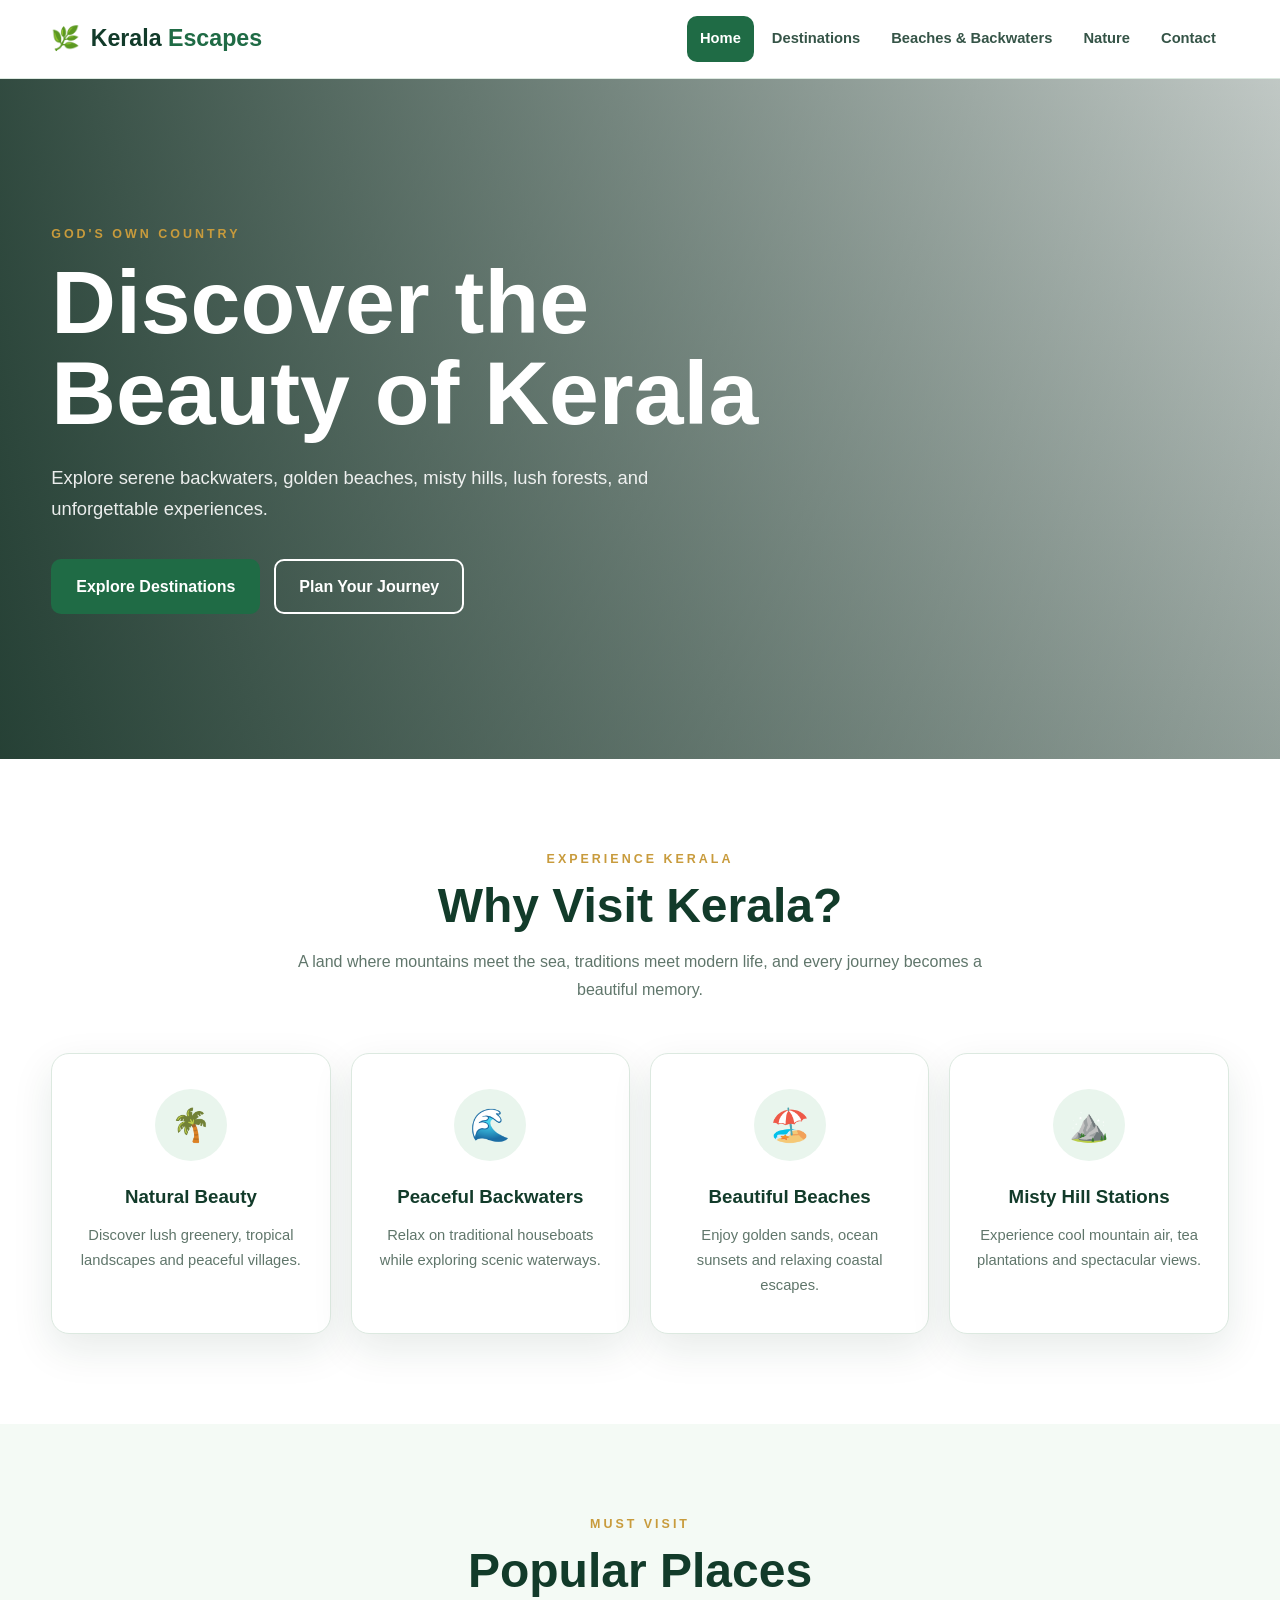
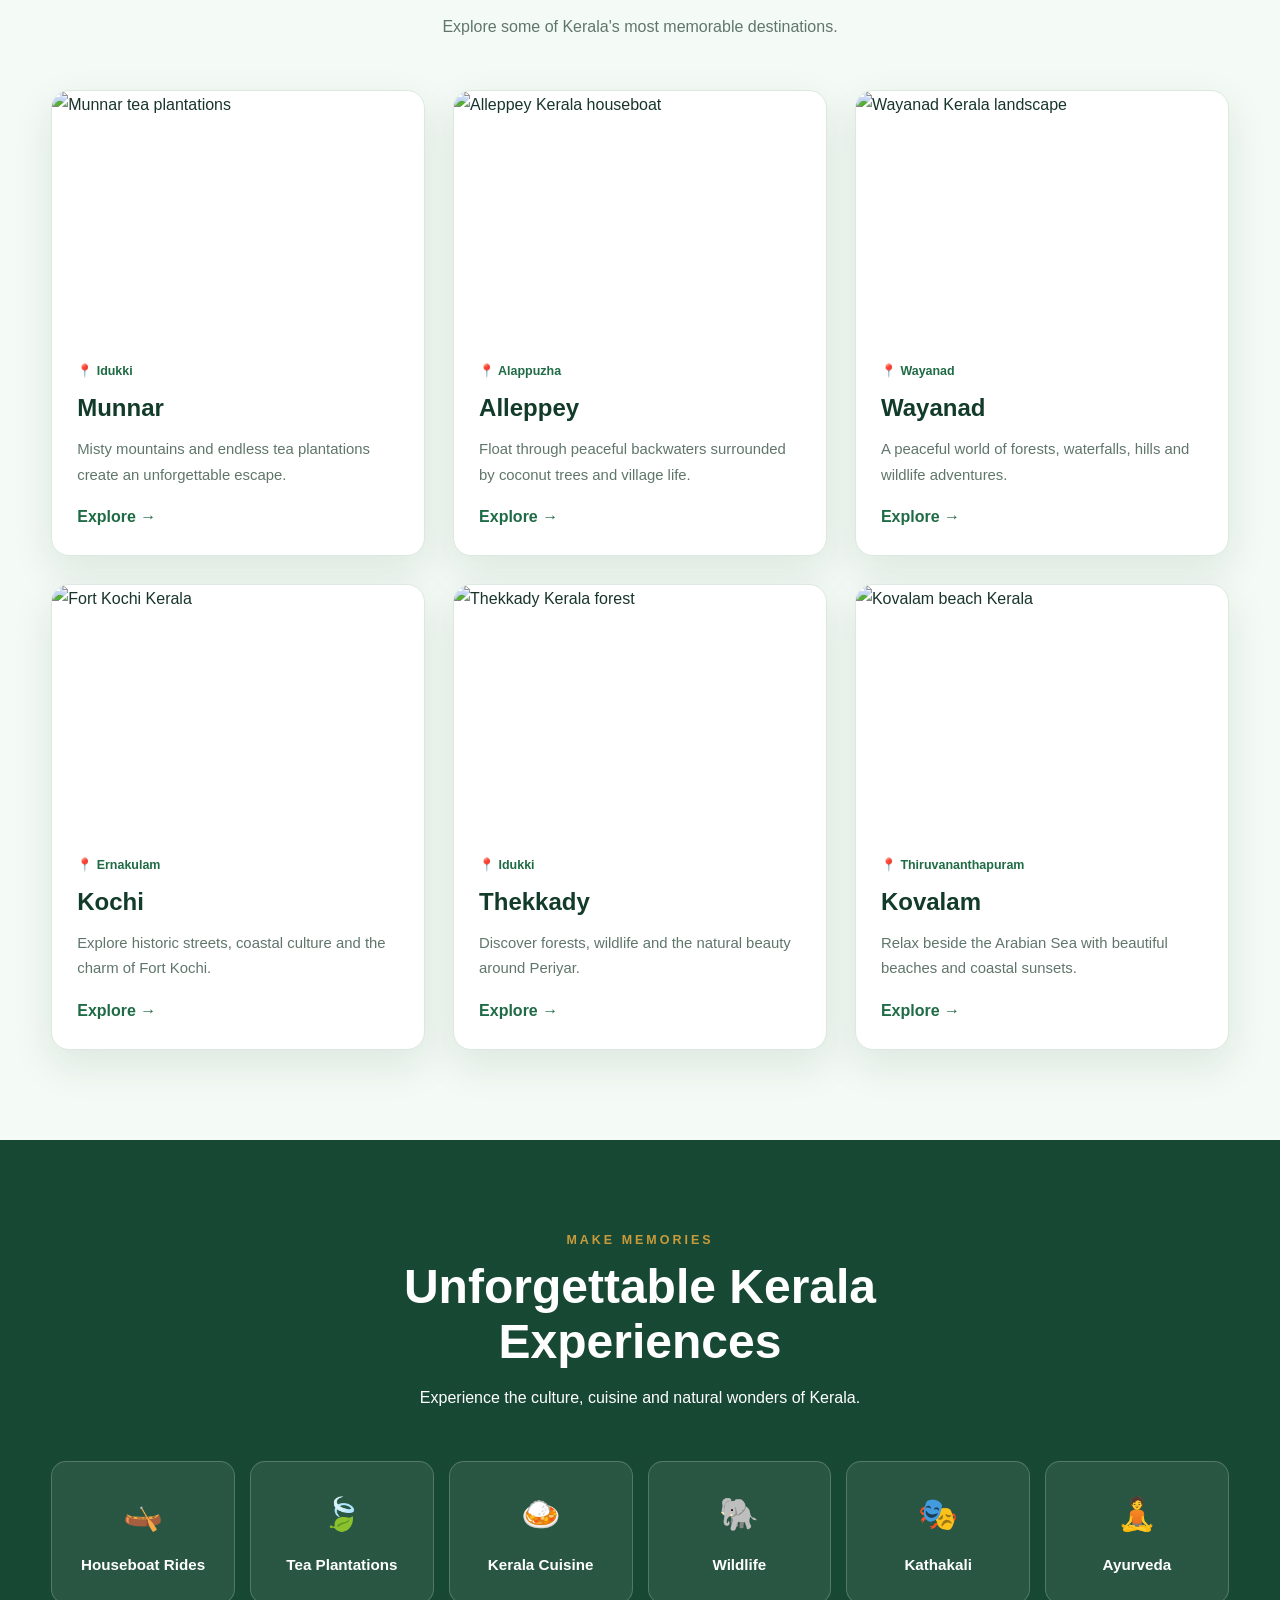
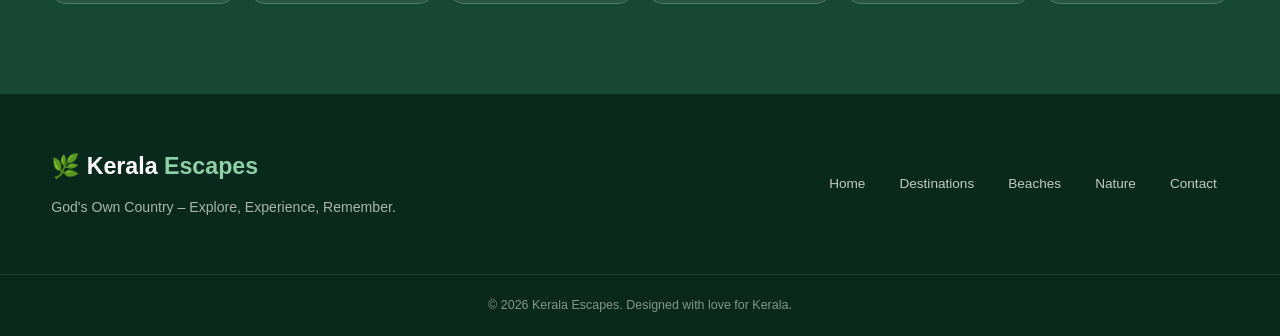
==== index.html @ 49242ec1 "pavani" ====
<!DOCTYPE html>
<html lang="en">
<head>
    <meta charset="UTF-8">
    <meta name="viewport" content="width=device-width, initial-scale=1.0">
    <meta name="description" content="Kerala Escapes - Discover the beautiful destinations, beaches, backwaters, hills and wildlife of Kerala.">
    <title>Kerala Escapes | Home</title>
    <link rel="stylesheet" href="kerala.css">
</head>
<body>

<header class="site-header">
    <nav class="navbar container">
        <a href="index.html" class="logo">
            <span class="logo-icon">🌿</span>
            Kerala <span>Escapes</span>
        </a>

        <ul class="nav-links">
            <li><a href="index.html" class="active">Home</a></li>
            <li><a href="destinations.html">Destinations</a></li>
            <li><a href="beaches.html">Beaches & Backwaters</a></li>
            <li><a href="nature.html">Nature</a></li>
            <li><a href="contact.html">Contact</a></li>
        </ul>
    </nav>
</header>

<main>

    <section class="hero home-hero">
        <div class="hero-overlay"></div>
        <div class="hero-content container">
            <p class="eyebrow">GOD'S OWN COUNTRY</p>
            <h1>Discover the Beauty of Kerala</h1>
            <p>
                Explore serene backwaters, golden beaches, misty hills,
                lush forests, and unforgettable experiences.
            </p>

            <div class="hero-buttons">
                <a href="destinations.html" class="btn btn-primary">Explore Destinations</a>
                <a href="contact.html" class="btn btn-outline">Plan Your Journey</a>
            </div>
        </div>
    </section>

    <section class="section">
        <div class="container">
            <div class="section-heading">
                <p class="eyebrow">EXPERIENCE KERALA</p>
                <h2>Why Visit Kerala?</h2>
                <p>
                    A land where mountains meet the sea, traditions meet modern life,
                    and every journey becomes a beautiful memory.
                </p>
            </div>

            <div class="feature-grid">
                <article class="feature-card">
                    <div class="feature-icon">🌴</div>
                    <h3>Natural Beauty</h3>
                    <p>Discover lush greenery, tropical landscapes and peaceful villages.</p>
                </article>

                <article class="feature-card">
                    <div class="feature-icon">🌊</div>
                    <h3>Peaceful Backwaters</h3>
                    <p>Relax on traditional houseboats while exploring scenic waterways.</p>
                </article>

                <article class="feature-card">
                    <div class="feature-icon">🏖️</div>
                    <h3>Beautiful Beaches</h3>
                    <p>Enjoy golden sands, ocean sunsets and relaxing coastal escapes.</p>
                </article>

                <article class="feature-card">
                    <div class="feature-icon">⛰️</div>
                    <h3>Misty Hill Stations</h3>
                    <p>Experience cool mountain air, tea plantations and spectacular views.</p>
                </article>
            </div>
        </div>
    </section>

    <section class="section section-soft">
        <div class="container">
            <div class="section-heading">
                <p class="eyebrow">MUST VISIT</p>
                <h2>Popular Places</h2>
                <p>Explore some of Kerala's most memorable destinations.</p>
            </div>

            <div class="card-grid">

                <article class="place-card">
                    <div class="card-image">
                        <img src="https://images.unsplash.com/photo-1593693397690-362cb9666fc2?auto=format&fit=crop&w=900&q=80" alt="Munnar tea plantations">
                    </div>
                    <div class="card-body">
                        <span class="location">📍 Idukki</span>
                        <h3>Munnar</h3>
                        <p>Misty mountains and endless tea plantations create an unforgettable escape.</p>
                        <a href="destinations.html" class="text-link">Explore →</a>
                    </div>
                </article>

                <article class="place-card">
                    <div class="card-image">
                        <img src="https://images.unsplash.com/photo-1602308181571-3c5e8c4c5f9f?auto=format&fit=crop&w=900&q=80" alt="Alleppey Kerala houseboat">
                    </div>
                    <div class="card-body">
                        <span class="location">📍 Alappuzha</span>
                        <h3>Alleppey</h3>
                        <p>Float through peaceful backwaters surrounded by coconut trees and village life.</p>
                        <a href="beaches.html" class="text-link">Explore →</a>
                    </div>
                </article>

                <article class="place-card">
                    <div class="card-image">
                        <img src="https://images.unsplash.com/photo-1609766857041-ed402ea8069a?auto=format&fit=crop&w=900&q=80" alt="Wayanad Kerala landscape">
                    </div>
                    <div class="card-body">
                        <span class="location">📍 Wayanad</span>
                        <h3>Wayanad</h3>
                        <p>A peaceful world of forests, waterfalls, hills and wildlife adventures.</p>
                        <a href="nature.html" class="text-link">Explore →</a>
                    </div>
                </article>

                <article class="place-card">
                    <div class="card-image">
                        <img src="https://images.unsplash.com/photo-1596176530529-78163a4f7af2?auto=format&fit=crop&w=900&q=80" alt="Fort Kochi Kerala">
                    </div>
                    <div class="card-body">
                        <span class="location">📍 Ernakulam</span>
                        <h3>Kochi</h3>
                        <p>Explore historic streets, coastal culture and the charm of Fort Kochi.</p>
                        <a href="destinations.html" class="text-link">Explore →</a>
                    </div>
                </article>

                <article class="place-card">
                    <div class="card-image">
                        <img src="https://images.unsplash.com/photo-1548013146-72479768bada?auto=format&fit=crop&w=900&q=80" alt="Thekkady Kerala forest">
                    </div>
                    <div class="card-body">
                        <span class="location">📍 Idukki</span>
                        <h3>Thekkady</h3>
                        <p>Discover forests, wildlife and the natural beauty around Periyar.</p>
                        <a href="nature.html" class="text-link">Explore →</a>
                    </div>
                </article>

                <article class="place-card">
                    <div class="card-image">
                        <img src="https://images.unsplash.com/photo-1602216056096-3b40cc0c9944?auto=format&fit=crop&w=900&q=80" alt="Kovalam beach Kerala">
                    </div>
                    <div class="card-body">
                        <span class="location">📍 Thiruvananthapuram</span>
                        <h3>Kovalam</h3>
                        <p>Relax beside the Arabian Sea with beautiful beaches and coastal sunsets.</p>
                        <a href="beaches.html" class="text-link">Explore →</a>
                    </div>
                </article>

            </div>
        </div>
    </section>

    <section class="experience-banner">
        <div class="container">
            <div class="section-heading light">
                <p class="eyebrow">MAKE MEMORIES</p>
                <h2>Unforgettable Kerala Experiences</h2>
                <p>Experience the culture, cuisine and natural wonders of Kerala.</p>
            </div>

            <div class="experience-grid">
                <div class="experience-item">
                    <span>🛶</span>
                    <h3>Houseboat Rides</h3>
                </div>
                <div class="experience-item">
                    <span>🍃</span>
                    <h3>Tea Plantations</h3>
                </div>
                <div class="experience-item">
                    <span>🍛</span>
                    <h3>Kerala Cuisine</h3>
                </div>
                <div class="experience-item">
                    <span>🐘</span>
                    <h3>Wildlife</h3>
                </div>
                <div class="experience-item">
                    <span>🎭</span>
                    <h3>Kathakali</h3>
                </div>
                <div class="experience-item">
                    <span>🧘</span>
                    <h3>Ayurveda</h3>
                </div>
            </div>
        </div>
    </section>

</main>

<footer class="footer">
    <div class="container footer-content">
        <div>
            <a href="index.html" class="logo footer-logo">🌿 Kerala <span>Escapes</span></a>
            <p>God's Own Country – Explore, Experience, Remember.</p>
        </div>

        <div class="footer-links">
            <a href="index.html">Home</a>
            <a href="destinations.html">Destinations</a>
            <a href="beaches.html">Beaches</a>
            <a href="nature.html">Nature</a>
            <a href="contact.html">Contact</a>
        </div>
    </div>

    <div class="copyright">
        <p>© 2026 Kerala Escapes. Designed with love for Kerala.</p>
    </div>
</footer>

</body>
</html>
---- kerala.css ----
/* =========================================================
   KERALA ESCAPES
   Common stylesheet for all five HTML pages
   ========================================================= */

/* ---------- RESET ---------- */

* {
    margin: 0;
    padding: 0;
    box-sizing: border-box;
}

html {
    scroll-behavior: smooth;
}

body {
    font-family: "Segoe UI", Arial, sans-serif;
    color: #18352b;
    background: #ffffff;
    line-height: 1.7;
}

img {
    width: 100%;
    display: block;
}

a {
    text-decoration: none;
    color: inherit;
}

ul {
    list-style: none;
}

button,
input,
select,
textarea {
    font: inherit;
}


/* ---------- VARIABLES ---------- */

:root {
    --green-dark: #123b2a;
    --green: #1f6b45;
    --green-light: #e9f5ed;
    --green-soft: #f4faf5;
    --gold: #c89b3c;
    --white: #ffffff;
    --text: #18352b;
    --text-light: #60766b;
    --border: #dce9e0;
    --shadow: 0 15px 40px rgba(18, 59, 42, 0.10);
    --shadow-hover: 0 22px 50px rgba(18, 59, 42, 0.18);
    --radius: 18px;
}


/* ---------- COMMON ---------- */

.container {
    width: min(1180px, 92%);
    margin: auto;
}

.section {
    padding: 90px 0;
}

.section-soft {
    background: var(--green-soft);
}

.section-heading {
    text-align: center;
    max-width: 720px;
    margin: 0 auto 50px;
}

.section-heading h2 {
    color: var(--green-dark);
    font-size: clamp(2rem, 4vw, 3rem);
    line-height: 1.15;
    margin: 8px 0 15px;
}

.section-heading p:last-child {
    color: var(--text-light);
}

.section-heading.light h2,
.section-heading.light p:last-child {
    color: white;
}

.eyebrow {
    color: var(--gold);
    font-size: 0.78rem;
    font-weight: 800;
    letter-spacing: 3px;
}

.text-link {
    color: var(--green);
    font-weight: 800;
    transition: 0.3s ease;
}

.text-link:hover {
    color: var(--gold);
    padding-left: 5px;
}


/* ---------- NAVBAR ---------- */

.site-header {
    background: rgba(255, 255, 255, 0.97);
    border-bottom: 1px solid var(--border);
    position: sticky;
    top: 0;
    z-index: 1000;
    backdrop-filter: blur(12px);
}

.navbar {
    min-height: 78px;
    display: flex;
    align-items: center;
    justify-content: space-between;
    gap: 30px;
}

.logo {
    color: var(--green-dark);
    font-size: 1.45rem;
    font-weight: 800;
    white-space: nowrap;
}

.logo span {
    color: var(--green);
}

.logo-icon {
    margin-right: 4px;
}

.nav-links {
    display: flex;
    align-items: center;
    gap: 5px;
}

.nav-links a {
    display: block;
    padding: 10px 13px;
    border-radius: 10px;
    color: #355447;
    font-size: 0.92rem;
    font-weight: 600;
    transition: 0.3s ease;
}

.nav-links a:hover,
.nav-links a.active {
    color: white;
    background: var(--green);
}


/* ---------- HERO ---------- */

.hero,
.page-hero {
    position: relative;
    background-size: cover;
    background-position: center;
    color: white;
}

.home-hero {
    min-height: 680px;
    display: flex;
    align-items: center;
    background-image: url("https://images.unsplash.com/photo-1593693397690-362cb9666fc2?auto=format&fit=crop&w=2000&q=85");
}

.hero-overlay {
    position: absolute;
    inset: 0;
    background:
        linear-gradient(90deg, rgba(4, 35, 22, 0.82), rgba(4, 35, 22, 0.25)),
        linear-gradient(0deg, rgba(4, 35, 22, 0.25), transparent);
}

.hero-content {
    position: relative;
    z-index: 2;
    padding-top: 50px;
    padding-bottom: 50px;
}

.hero-content h1 {
    max-width: 780px;
    font-size: clamp(3rem, 7vw, 5.8rem);
    line-height: 1.02;
    margin: 12px 0 22px;
}

.hero-content > p:not(.eyebrow) {
    max-width: 680px;
    font-size: 1.15rem;
    color: rgba(255, 255, 255, 0.9);
}

.hero-buttons {
    display: flex;
    flex-wrap: wrap;
    gap: 14px;
    margin-top: 35px;
}

.btn {
    display: inline-flex;
    justify-content: center;
    align-items: center;
    min-height: 50px;
    padding: 12px 23px;
    border: 2px solid transparent;
    border-radius: 10px;
    font-weight: 800;
    cursor: pointer;
    transition: 0.3s ease;
}

.btn-primary {
    background: var(--green);
    color: white;
}

.btn-primary:hover {
    background: var(--green-dark);
    transform: translateY(-3px);
    box-shadow: 0 10px 25px rgba(31, 107, 69, 0.25);
}

.btn-outline {
    border-color: white;
    color: white;
}

.btn-outline:hover {
    background: white;
    color: var(--green-dark);
    transform: translateY(-3px);
}

.btn-small {
    min-height: 42px;
    padding: 9px 17px;
    background: var(--green);
    color: white;
    margin-top: 15px;
    font-size: 0.88rem;
}


/* ---------- PAGE HERO ---------- */

.page-hero {
    min-height: 430px;
    display: flex;
    align-items: center;
    justify-content: center;
    text-align: center;
}

.destinations-hero {
    background-image: url("https://images.unsplash.com/photo-1593693397690-362cb9666fc2?auto=format&fit=crop&w=2000&q=85");
}

.beach-hero {
    background-image: url("https://images.unsplash.com/photo-1507525428034-b723cf961d3e?auto=format&fit=crop&w=2000&q=85");
}

.nature-hero {
    background-image: url("https://images.unsplash.com/photo-1464822759023-fed622ff2c3b?auto=format&fit=crop&w=2000&q=85");
}

.contact-hero {
    background-image: url("https://images.unsplash.com/photo-1470770841072-f978cf4d019e?auto=format&fit=crop&w=2000&q=85");
}

.page-hero-content {
    position: relative;
    z-index: 2;
    width: min(900px, 90%);
}

.page-hero-content h1 {
    font-size: clamp(2.4rem, 6vw, 4.5rem);
    line-height: 1.1;
    margin: 10px 0 15px;
}

.page-hero-content p:last-child {
    font-size: 1.1rem;
    color: rgba(255, 255, 255, 0.9);
}


/* ---------- FEATURE CARDS ---------- */

.feature-grid {
    display: grid;
    grid-template-columns: repeat(4, 1fr);
    gap: 20px;
}

.feature-card {
    padding: 35px 25px;
    background: white;
    border: 1px solid var(--border);
    border-radius: var(--radius);
    text-align: center;
    box-shadow: var(--shadow);
    transition: 0.35s ease;
}

.feature-card:hover {
    transform: translateY(-8px);
    box-shadow: var(--shadow-hover);
}

.feature-icon {
    width: 72px;
    height: 72px;
    margin: 0 auto 20px;
    display: grid;
    place-items: center;
    border-radius: 50%;
    background: var(--green-light);
    font-size: 2rem;
}

.feature-card h3 {
    margin-bottom: 10px;
    color: var(--green-dark);
}

.feature-card p {
    color: var(--text-light);
    font-size: 0.92rem;
}


/* ---------- PLACE CARDS ---------- */

.card-grid {
    display: grid;
    grid-template-columns: repeat(3, 1fr);
    gap: 28px;
}

.place-card {
    overflow: hidden;
    background: white;
    border-radius: var(--radius);
    box-shadow: var(--shadow);
    border: 1px solid var(--border);
    transition: 0.35s ease;
}

.place-card:hover {
    transform: translateY(-8px);
    box-shadow: var(--shadow-hover);
}

.card-image {
    height: 240px;
    overflow: hidden;
}

.card-image img {
    height: 100%;
    object-fit: cover;
    transition: 0.5s ease;
}

.place-card:hover .card-image img {
    transform: scale(1.07);
}

.card-body {
    padding: 25px;
}

.card-body h3 {
    color: var(--green-dark);
    font-size: 1.5rem;
    margin: 5px 0 8px;
}

.card-body p {
    color: var(--text-light);
    font-size: 0.93rem;
    margin-bottom: 15px;
}

.location {
    color: var(--green);
    font-size: 0.78rem;
    font-weight: 700;
}


/* ---------- EXPERIENCE ---------- */

.experience-banner {
    padding: 90px 0;
    background:
        linear-gradient(rgba(9, 61, 39, 0.94), rgba(9, 61, 39, 0.94)),
        url("https://images.unsplash.com/photo-1470770841072-f978cf4d019e?auto=format&fit=crop&w=1800&q=80")
        center / cover;
}

.experience-grid {
    display: grid;
    grid-template-columns: repeat(6, 1fr);
    gap: 15px;
}

.experience-item {
    padding: 25px 12px;
    text-align: center;
    border: 1px solid rgba(255, 255, 255, 0.2);
    border-radius: 15px;
    color: white;
    background: rgba(255, 255, 255, 0.08);
    transition: 0.3s ease;
}

.experience-item:hover {
    transform: translateY(-5px);
    background: rgba(255, 255, 255, 0.15);
}

.experience-item span {
    display: block;
    font-size: 2rem;
    margin-bottom: 10px;
}

.experience-item h3 {
    font-size: 0.95rem;
}


/* ---------- DESTINATION CARDS ---------- */

.destination-grid {
    display: grid;
    grid-template-columns: repeat(2, 1fr);
    gap: 30px;
}

.destination-card {
    display: grid;
    grid-template-columns: 45% 55%;
    overflow: hidden;
    background: white;
    border: 1px solid var(--border);
    border-radius: var(--radius);
    box-shadow: var(--shadow);
    transition: 0.35s ease;
}

.destination-card:hover {
    transform: translateY(-6px);
    box-shadow: var(--shadow-hover);
}

.destination-card > img {
    height: 100%;
    min-height: 340px;
    object-fit: cover;
}

.destination-content {
    padding: 28px;
}

.destination-content h3 {
    color: var(--green-dark);
    font-size: 1.65rem;
    margin: 8px 0;
}

.destination-content > p {
    color: var(--text-light);
    font-size: 0.9rem;
}

.tag {
    display: inline-block;
    padding: 5px 10px;
    background: var(--green-light);
    color: var(--green);
    border-radius: 30px;
    font-size: 0.72rem;
    font-weight: 800;
}

.destination-content ul {
    margin-top: 18px;
}

.destination-content li {
    padding: 4px 0;
    color: #476357;
    font-size: 0.88rem;
}


/* ---------- TRAVEL TIP ---------- */

.tip-section {
    padding: 0 0 90px;
}

.tip-box {
    display: flex;
    align-items: center;
    gap: 25px;
    padding: 35px;
    background: var(--green-light);
    border: 1px solid #cde5d5;
    border-radius: var(--radius);
}

.tip-icon {
    min-width: 70px;
    height: 70px;
    display: grid;
    place-items: center;
    background: white;
    border-radius: 50%;
    font-size: 2rem;
}

.tip-box h2 {
    color: var(--green-dark);
    margin: 5px 0;
}

.tip-box p:last-child {
    color: var(--text-light);
}


/* ---------- BACKWATERS ---------- */

.backwater-grid {
    display: grid;
    grid-template-columns: repeat(3, 1fr);
    gap: 25px;
}

.backwater-card {
    overflow: hidden;
    background: white;
    border-radius: var(--radius);
    box-shadow: var(--shadow);
    border: 1px solid var(--border);
    transition: 0.3s ease;
}

.backwater-card:hover {
    transform: translateY(-6px);
}

.backwater-card > img {
    height: 250px;
    object-fit: cover;
}

.backwater-card > div {
    padding: 25px;
}

.backwater-card h3 {
    color: var(--green-dark);
    margin-bottom: 8px;
}

.backwater-card p {
    color: var(--text-light);
    font-size: 0.9rem;
}

.mini-tags {
    display: flex;
    flex-wrap: wrap;
    gap: 7px;
    margin-top: 15px;
}

.mini-tags span {
    padding: 5px 9px;
    border-radius: 20px;
    background: var(--green-light);
    color: var(--green);
    font-size: 0.72rem;
    font-weight: 700;
}


/* ---------- COMPARISON ---------- */

.compare-section {
    padding: 90px 0;
    background: var(--green-dark);
}

.compare-grid {
    display: grid;
    grid-template-columns: repeat(2, 1fr);
    gap: 25px;
}

.compare-card {
    padding: 50px;
    border-radius: var(--radius);
    background: white;
    text-align: center;
}

.compare-icon {
    font-size: 3rem;
}

.compare-card h2 {
    color: var(--green-dark);
    margin: 12px 0;
    font-size: 2rem;
}

.compare-card p {
    color: var(--text-light);
    margin-bottom: 25px;
}


/* ---------- NATURE ---------- */

.nature-grid {
    display: grid;
    grid-template-columns: repeat(2, 1fr);
    gap: 28px;
}

.nature-card {
    overflow: hidden;
    background: white;
    border-radius: var(--radius);
    border: 1px solid var(--border);
    box-shadow: var(--shadow);
    transition: 0.35s ease;
}

.nature-card:hover {
    transform: translateY(-7px);
    box-shadow: var(--shadow-hover);
}

.nature-card > img {
    height: 310px;
    object-fit: cover;
}

.nature-card-content {
    padding: 28px;
}

.nature-card-content h3 {
    color: var(--green-dark);
    font-size: 1.6rem;
    margin: 8px 0;
}

.nature-card-content p {
    color: var(--text-light);
    margin-bottom: 12px;
}

.waterfall-grid {
    display: grid;
    grid-template-columns: repeat(3, 1fr);
    gap: 25px;
}

.waterfall-card {
    overflow: hidden;
    border-radius: var(--radius);
    background: white;
    box-shadow: var(--shadow);
    border: 1px solid var(--border);
}

.waterfall-card img {
    height: 250px;
    object-fit: cover;
}

.waterfall-card div {
    padding: 22px;
}

.waterfall-card h3 {
    color: var(--green-dark);
}

.waterfall-card p {
    color: var(--text-light);
    font-size: 0.9rem;
}


/* ---------- WILDLIFE ---------- */

.wildlife-section {
    padding: 90px 0;
    background:
        linear-gradient(rgba(8, 48, 31, 0.95), rgba(8, 48, 31, 0.95)),
        url("https://images.unsplash.com/photo-1549366021-9f761d450615?auto=format&fit=crop&w=1800&q=80")
        center / cover;
}

.wildlife-grid {
    display: grid;
    grid-template-columns: repeat(3, 1fr);
    gap: 22px;
}

.wildlife-card {
    padding: 35px 25px;
    text-align: center;
    color: white;
    border: 1px solid rgba(255, 255, 255, 0.2);
    background: rgba(255, 255, 255, 0.08);
    border-radius: var(--radius);
    transition: 0.3s ease;
}

.wildlife-card:hover {
    transform: translateY(-6px);
    background: rgba(255, 255, 255, 0.14);
}

.wildlife-card span {
    display: block;
    font-size: 3rem;
    margin-bottom: 15px;
}

.wildlife-card h3 {
    margin-bottom: 10px;
}

.wildlife-card p {
    color: rgba(255, 255, 255, 0.78);
    font-size: 0.9rem;
}

.light-grid .experience-box {
    background: var(--green-soft);
    color: var(--green-dark);
    border: 1px solid var(--border);
}

.experience-box {
    padding: 28px 15px;
    text-align: center;
    border-radius: 15px;
    transition: 0.3s ease;
}

.experience-box:hover {
    transform: translateY(-5px);
    box-shadow: var(--shadow);
}

.experience-box span {
    display: block;
    font-size: 2rem;
    margin-bottom: 8px;
}


/* ---------- CONTACT ---------- */

.contact-layout {
    display: grid;
    grid-template-columns: 0.8fr 1.2fr;
    gap: 60px;
    align-items: start;
}

.contact-info {
    padding-top: 15px;
}

.contact-info h2 {
    color: var(--green-dark);
    font-size: 2.8rem;
    line-height: 1.15;
    margin: 8px 0 18px;
}

.contact-info > p {
    color: var(--text-light);
    margin-bottom: 35px;
}

.info-item {
    display: flex;
    gap: 15px;
    align-items: center;
    padding: 15px 0;
}

.info-item > span {
    width: 50px;
    height: 50px;
    display: grid;
    place-items: center;
    background: var(--green-light);
    border-radius: 50%;
    font-size: 1.4rem;
}

.info-item h3 {
    color: var(--green-dark);
    font-size: 0.95rem;
}

.info-item p {
    color: var(--text-light);
    font-size: 0.9rem;
}

.social-section {
    margin-top: 25px;
}

.social-section h3 {
    color: var(--green-dark);
    margin-bottom: 12px;
}

.social-links {
    display: flex;
    flex-wrap: wrap;
    gap: 8px;
}

.social-links a {
    padding: 8px 13px;
    border: 1px solid var(--border);
    border-radius: 20px;
    color: var(--green);
    font-size: 0.82rem;
    font-weight: 700;
    transition: 0.3s ease;
}

.social-links a:hover {
    background: var(--green);
    color: white;
}

.contact-form-wrapper {
    padding: 40px;
    background: white;
    border-radius: var(--radius);
    border: 1px solid var(--border);
    box-shadow: var(--shadow);
}

.form-heading {
    margin-bottom: 30px;
}

.form-heading h2 {
    color: var(--green-dark);
    font-size: 2rem;
}

.form-heading p {
    color: var(--text-light);
}

.form-row {
    display: grid;
    grid-template-columns: repeat(2, 1fr);
    gap: 18px;
}

.form-group {
    margin-bottom: 20px;
}

.form-group label {
    display: block;
    margin-bottom: 7px;
    color: var(--green-dark);
    font-size: 0.88rem;
    font-weight: 700;
}

.form-group input,
.form-group select,
.form-group textarea {
    width: 100%;
    padding: 13px 15px;
    border: 1px solid var(--border);
    border-radius: 10px;
    background: #fbfdfb;
    color: var(--text);
    outline: none;
    transition: 0.3s ease;
}

.form-group input:focus,
.form-group select:focus,
.form-group textarea:focus {
    border-color: var(--green);
    box-shadow: 0 0 0 3px rgba(31, 107, 69, 0.1);
}

.form-group textarea {
    resize: vertical;
}

.form-button {
    width: 100%;
    border: none;
}


/* ---------- TRAVEL TIPS ---------- */

.travel-tips {
    padding: 90px 0;
    background: var(--green-soft);
}

.tips-grid {
    display: grid;
    grid-template-columns: repeat(4, 1fr);
    gap: 20px;
}

.tip-card {
    padding: 30px 22px;
    background: white;
    border: 1px solid var(--border);
    border-radius: var(--radius);
    text-align: center;
    box-shadow: var(--shadow);
    transition: 0.3s ease;
}

.tip-card:hover {
    transform: translateY(-5px);
}

.tip-card > span {
    display: block;
    font-size: 2rem;
    margin-bottom: 12px;
}

.tip-card h3 {
    color: var(--green-dark);
    margin-bottom: 8px;
}

.tip-card p {
    color: var(--text-light);
    font-size: 0.86rem;
}

.tip-card.emergency {
    border-top: 4px solid #b45b4c;
}


/* ---------- FOOTER ---------- */

.footer {
    color: white;
    background: #09291c;
}

.footer-content {
    min-height: 180px;
    padding: 50px 0;
    display: flex;
    justify-content: space-between;
    align-items: center;
    gap: 30px;
}

.footer-logo {
    color: white;
}

.footer-logo span {
    color: #8ed0a7;
}

.footer-content p {
    max-width: 430px;
    color: rgba(255, 255, 255, 0.65);
    margin-top: 10px;
    font-size: 0.88rem;
}

.footer-links {
    display: flex;
    flex-wrap: wrap;
    justify-content: center;
    gap: 10px;
}

.footer-links a {
    padding: 8px 12px;
    color: rgba(255, 255, 255, 0.75);
    font-size: 0.85rem;
    transition: 0.3s ease;
}

.footer-links a:hover {
    color: white;
}

.copyright {
    padding: 20px;
    text-align: center;
    border-top: 1px solid rgba(255, 255, 255, 0.1);
}

.copyright p {
    color: rgba(255, 255, 255, 0.5);
    font-size: 0.78rem;
}


/* =========================================================
   RESPONSIVE DESIGN
   ========================================================= */

@media (max-width: 1050px) {

    .nav-links {
        gap: 0;
    }

    .nav-links a {
        padding: 8px 9px;
        font-size: 0.82rem;
    }

    .feature-grid {
        grid-template-columns: repeat(2, 1fr);
    }

    .experience-grid {
        grid-template-columns: repeat(3, 1fr);
    }

    .card-grid {
        grid-template-columns: repeat(2, 1fr);
    }

    .tips-grid {
        grid-template-columns: repeat(2, 1fr);
    }
}


@media (max-width: 800px) {

    .site-header {
        position: static;
    }

    .navbar {
        padding: 18px 0;
        flex-direction: column;
        gap: 12px;
    }

    .nav-links {
        width: 100%;
        flex-wrap: wrap;
        justify-content: center;
    }

    .nav-links a {
        font-size: 0.8rem;
    }

    .home-hero {
        min-height: 600px;
    }

    .hero-content h1 {
        font-size: clamp(2.8rem, 10vw, 4.5rem);
    }

    .destination-grid,
    .nature-grid,
    .compare-grid,
    .contact-layout {
        grid-template-columns: 1fr;
    }

    .destination-card {
        grid-template-columns: 1fr;
    }

    .destination-card > img {
        min-height: 260px;
        height: 260px;
    }

    .backwater-grid,
    .waterfall-grid {
        grid-template-columns: repeat(2, 1fr);
    }

    .wildlife-grid {
        grid-template-columns: 1fr;
    }

    .contact-layout {
        gap: 35px;
    }
}


@media (max-width: 600px) {

    .container {
        width: min(92%, 500px);
    }

    .section {
        padding: 65px 0;
    }

    .navbar {
        align-items: center;
    }

    .logo {
        font-size: 1.3rem;
    }

    .nav-links {
        gap: 3px;
    }

    .nav-links a {
        padding: 7px 8px;
        font-size: 0.74rem;
    }

    .home-hero {
        min-height: 620px;
    }

    .hero-content {
        text-align: center;
    }

    .hero-content h1 {
        font-size: 2.8rem;
    }

    .hero-content > p:not(.eyebrow) {
        font-size: 1rem;
    }

    .hero-buttons {
        justify-content: center;
    }

    .btn {
        width: 100%;
    }

    .page-hero {
        min-height: 350px;
    }

    .page-hero-content h1 {
        font-size: 2.4rem;
    }

    .feature-grid,
    .card-grid,
    .backwater-grid,
    .waterfall-grid,
    .tips-grid {
        grid-template-columns: 1fr;
    }

    .experience-grid {
        grid-template-columns: repeat(2, 1fr);
    }

    .tip-box {
        flex-direction: column;
        text-align: center;
    }

    .compare-card {
        padding: 35px 22px;
    }

    .contact-form-wrapper {
        padding: 25px 20px;
    }

    .form-row {
        grid-template-columns: 1fr;
        gap: 0;
    }

    .contact-info h2 {
        font-size: 2.2rem;
    }

    .footer-content {
        flex-direction: column;
        text-align: center;
    }

    .footer-content p {
        margin-left: auto;
        margin-right: auto;
    }

    .footer-links {
        gap: 3px;
    }
}


@media (max-width: 400px) {

    .nav-links a {
        padding: 6px;
        font-size: 0.69rem;
    }

    .hero-content h1 {
        font-size: 2.4rem;
    }

    .experience-grid {
        grid-template-columns: 1fr;
    }

    .section-heading h2 {
        font-size: 2rem;
    }
}
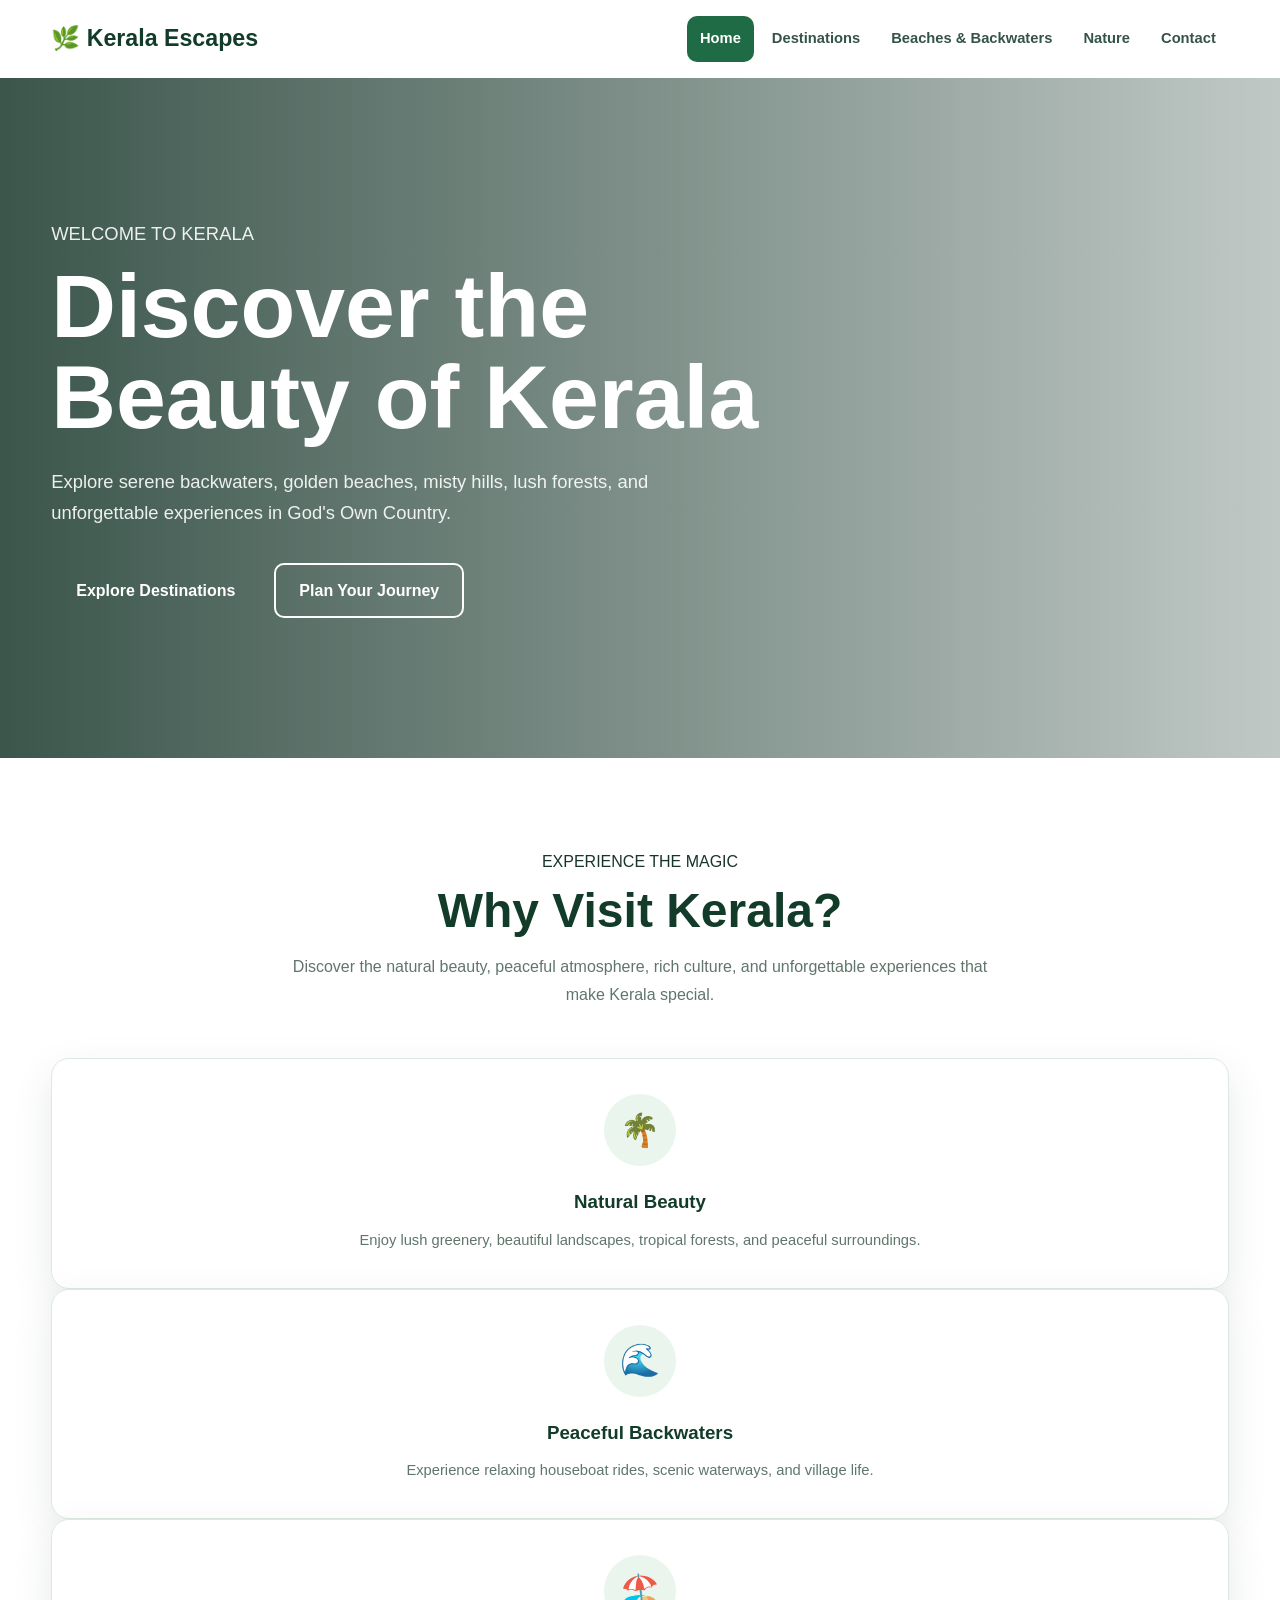
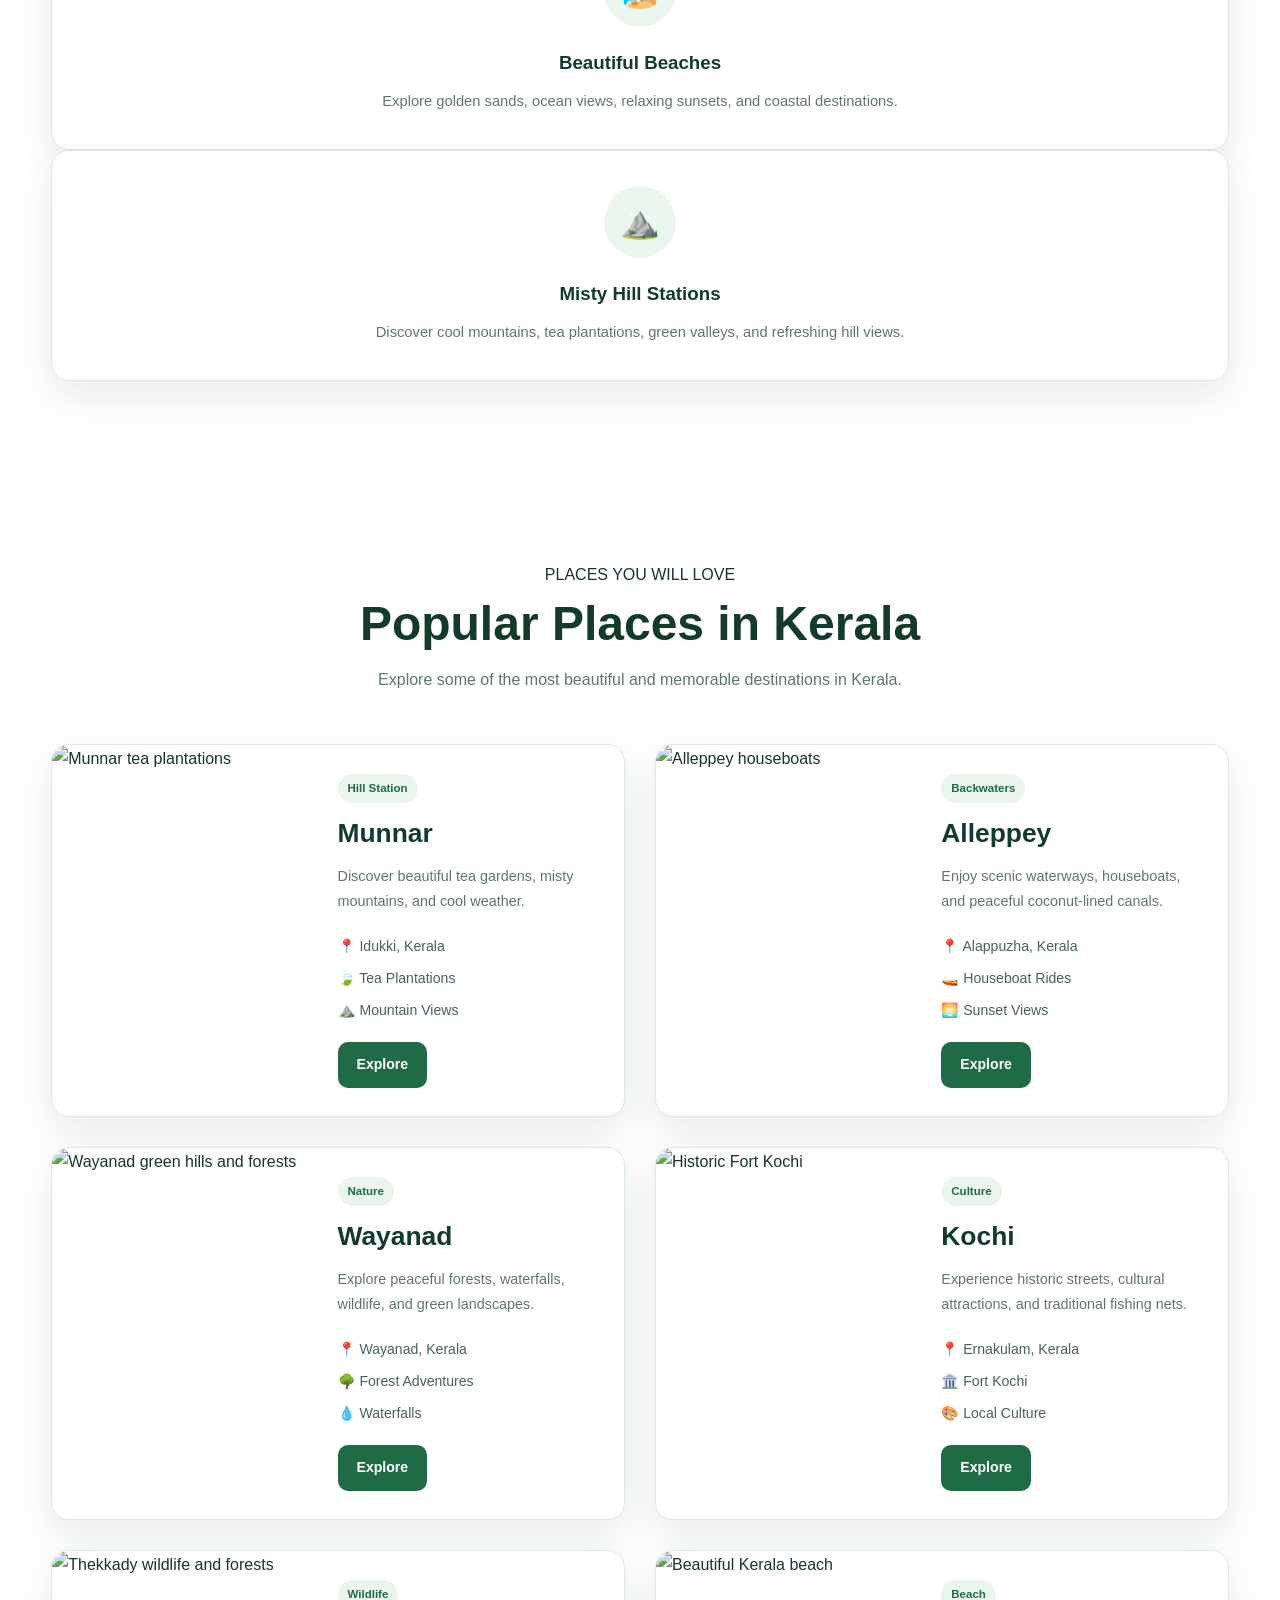
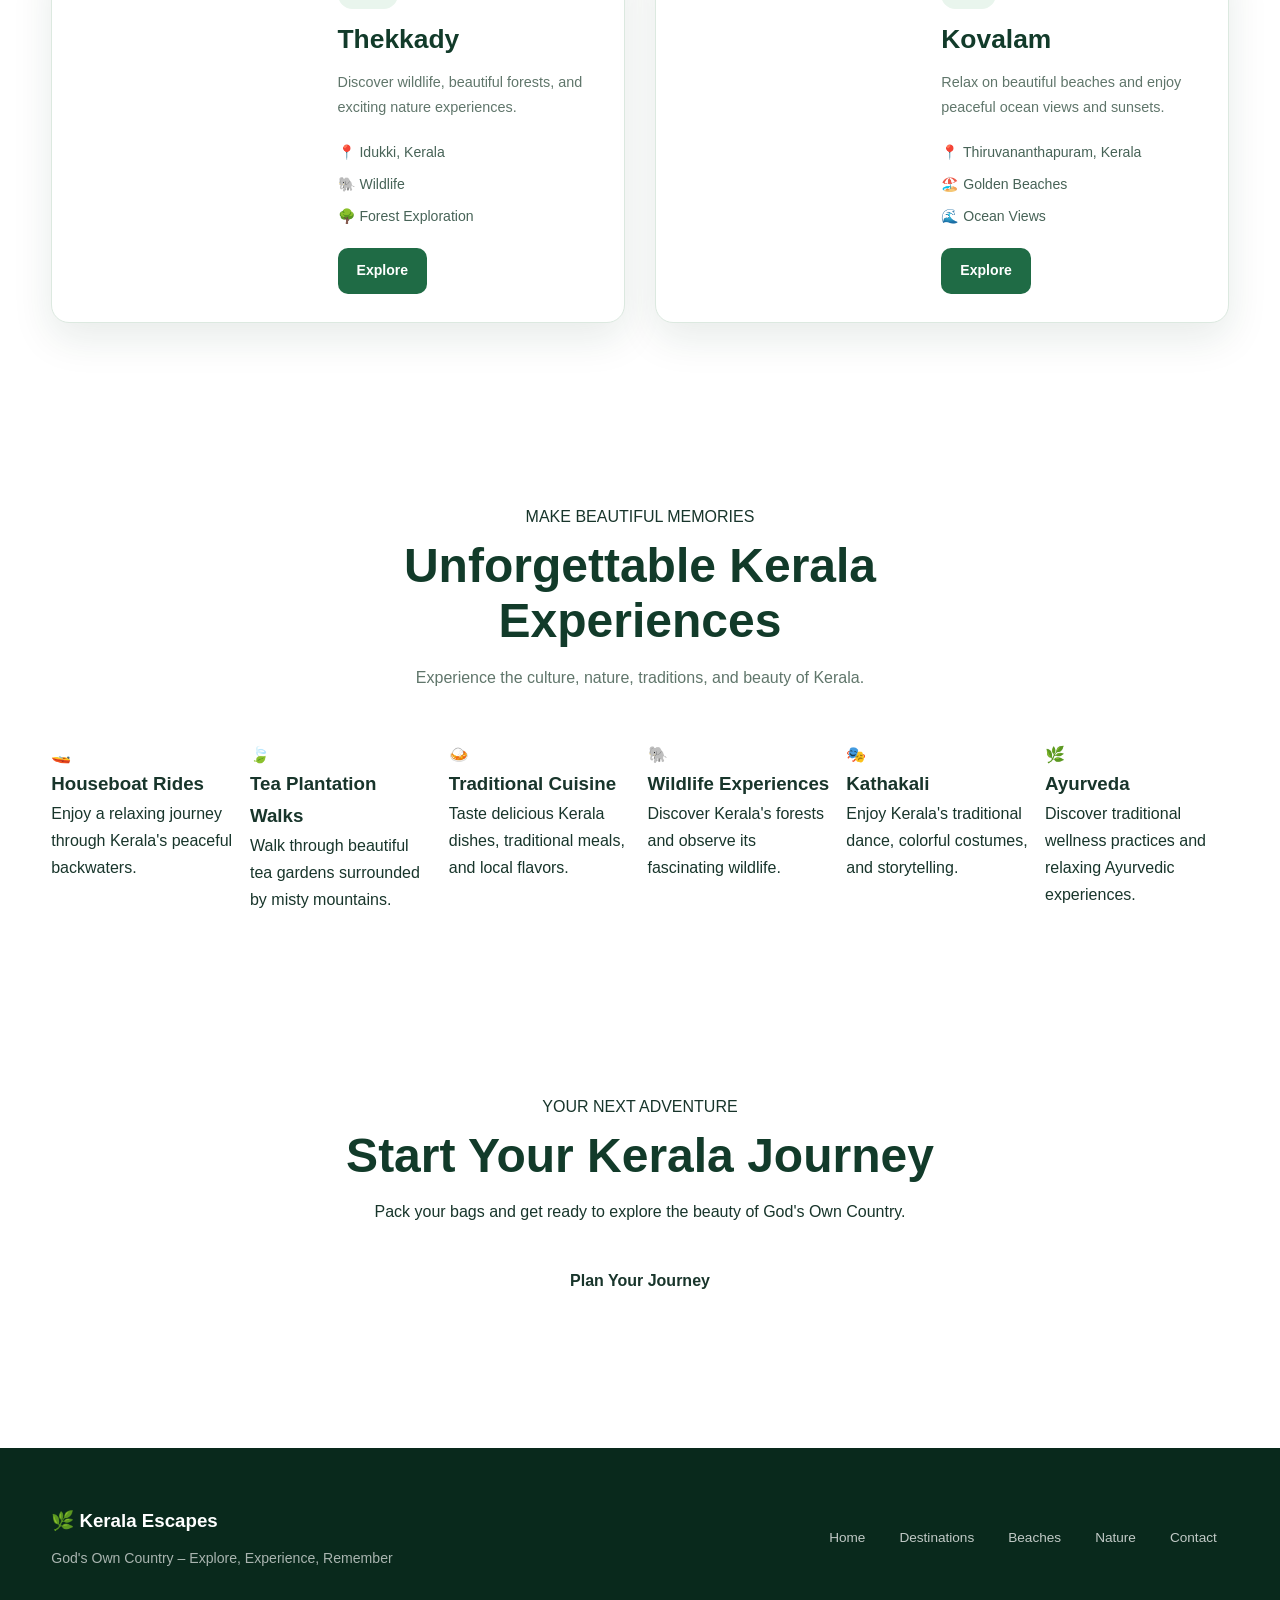
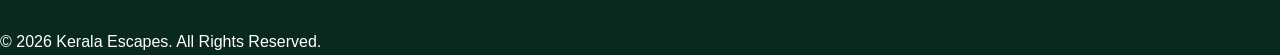
==== commit 50e85550: "Kerala Explorer Project" ====
--- a/index.html
+++ b/index.html
@@ -1,236 +1,709 @@
-
 <!DOCTYPE html>
 <html lang="en">
+
 <head>
     <meta charset="UTF-8">
     <meta name="viewport" content="width=device-width, initial-scale=1.0">
-    <meta name="description" content="Kerala Escapes - Discover the beautiful destinations, beaches, backwaters, hills and wildlife of Kerala.">
-    <title>Kerala Escapes | Home</title>
+
+    <title>Kerala Escapes | Explore God's Own Country</title>
+
     <link rel="stylesheet" href="kerala.css">
 </head>
+
 <body>
 
-<header class="site-header">
-    <nav class="navbar container">
-        <a href="index.html" class="logo">
-            <span class="logo-icon">🌿</span>
-            Kerala <span>Escapes</span>
-        </a>
-
-        <ul class="nav-links">
-            <li><a href="index.html" class="active">Home</a></li>
-            <li><a href="destinations.html">Destinations</a></li>
-            <li><a href="beaches.html">Beaches & Backwaters</a></li>
-            <li><a href="nature.html">Nature</a></li>
-            <li><a href="contact.html">Contact</a></li>
-        </ul>
-    </nav>
-</header>
-
-<main>
-
-    <section class="hero home-hero">
-        <div class="hero-overlay"></div>
-        <div class="hero-content container">
-            <p class="eyebrow">GOD'S OWN COUNTRY</p>
-            <h1>Discover the Beauty of Kerala</h1>
+    <!-- =========================
+         NAVIGATION
+    ========================== -->
+
+    <header class="header">
+
+        <div class="container navbar">
+
+            <a href="index.html" class="logo">
+                🌿 Kerala Escapes
+            </a>
+
+            <nav class="nav-links">
+                <a href="index.html" class="active">Home</a>
+                <a href="destinations.html">Destinations</a>
+                <a href="beaches.html">Beaches & Backwaters</a>
+                <a href="nature.html">Nature</a>
+                <a href="contact.html">Contact</a>
+            </nav>
+
+        </div>
+
+    </header>
+
+
+    <!-- =========================
+         HERO SECTION
+    ========================== -->
+
+    <section class="hero">
+
+        <div class="container hero-content">
+
+            <p class="hero-small">
+                WELCOME TO KERALA
+            </p>
+
+            <h1>
+                Discover the Beauty of Kerala
+            </h1>
+
             <p>
-                Explore serene backwaters, golden beaches, misty hills,
-                lush forests, and unforgettable experiences.
+                Explore serene backwaters, golden beaches,
+                misty hills, lush forests, and unforgettable
+                experiences in God's Own Country.
             </p>
 
             <div class="hero-buttons">
-                <a href="destinations.html" class="btn btn-primary">Explore Destinations</a>
-                <a href="contact.html" class="btn btn-outline">Plan Your Journey</a>
-            </div>
+
+                <a href="destinations.html" class="btn">
+                    Explore Destinations
+                </a>
+
+                <a href="contact.html" class="btn btn-outline">
+                    Plan Your Journey
+                </a>
+
+            </div>
+
         </div>
+
     </section>
 
+
+    <!-- =========================
+         WHY VISIT KERALA
+    ========================== -->
+
+    <section class="section section-light">
+
+        <div class="container">
+
+            <div class="section-heading">
+
+                <p class="section-subtitle">
+                    EXPERIENCE THE MAGIC
+                </p>
+
+                <h2 class="section-title">
+                    Why Visit Kerala?
+                </h2>
+
+                <p class="section-description">
+                    Discover the natural beauty, peaceful atmosphere,
+                    rich culture, and unforgettable experiences
+                    that make Kerala special.
+                </p>
+
+            </div>
+
+
+            <div class="features-grid">
+
+
+                <!-- Feature 1 -->
+
+                <div class="feature-card">
+
+                    <div class="feature-icon">
+                        🌴
+                    </div>
+
+                    <h3>
+                        Natural Beauty
+                    </h3>
+
+                    <p>
+                        Enjoy lush greenery, beautiful landscapes,
+                        tropical forests, and peaceful surroundings.
+                    </p>
+
+                </div>
+
+
+                <!-- Feature 2 -->
+
+                <div class="feature-card">
+
+                    <div class="feature-icon">
+                        🌊
+                    </div>
+
+                    <h3>
+                        Peaceful Backwaters
+                    </h3>
+
+                    <p>
+                        Experience relaxing houseboat rides,
+                        scenic waterways, and village life.
+                    </p>
+
+                </div>
+
+
+                <!-- Feature 3 -->
+
+                <div class="feature-card">
+
+                    <div class="feature-icon">
+                        🏖️
+                    </div>
+
+                    <h3>
+                        Beautiful Beaches
+                    </h3>
+
+                    <p>
+                        Explore golden sands, ocean views,
+                        relaxing sunsets, and coastal destinations.
+                    </p>
+
+                </div>
+
+
+                <!-- Feature 4 -->
+
+                <div class="feature-card">
+
+                    <div class="feature-icon">
+                        ⛰️
+                    </div>
+
+                    <h3>
+                        Misty Hill Stations
+                    </h3>
+
+                    <p>
+                        Discover cool mountains, tea plantations,
+                        green valleys, and refreshing hill views.
+                    </p>
+
+                </div>
+
+            </div>
+
+        </div>
+
+    </section>
+
+
+    <!-- =========================
+         POPULAR DESTINATIONS
+    ========================== -->
+
     <section class="section">
+
         <div class="container">
+
             <div class="section-heading">
-                <p class="eyebrow">EXPERIENCE KERALA</p>
-                <h2>Why Visit Kerala?</h2>
+
+                <p class="section-subtitle">
+                    PLACES YOU WILL LOVE
+                </p>
+
+                <h2 class="section-title">
+                    Popular Places in Kerala
+                </h2>
+
+                <p class="section-description">
+                    Explore some of the most beautiful and
+                    memorable destinations in Kerala.
+                </p>
+
+            </div>
+
+
+            <div class="destination-grid">
+
+
+                <!-- Munnar -->
+
+                <article class="destination-card">
+
+                    <img
+                        src="https://commons.wikimedia.org/wiki/Special:Redirect/file/Tea_plantations_in_Munnar,_Kerala.jpg"
+                        alt="Munnar tea plantations">
+
+                    <div class="destination-content">
+
+                        <span class="tag">
+                            Hill Station
+                        </span>
+
+                        <h3>
+                            Munnar
+                        </h3>
+
+                        <p>
+                            Discover beautiful tea gardens,
+                            misty mountains, and cool weather.
+                        </p>
+
+                        <ul>
+                            <li>📍 Idukki, Kerala</li>
+                            <li>🍃 Tea Plantations</li>
+                            <li>⛰️ Mountain Views</li>
+                        </ul>
+
+                        <a href="destinations.html" class="btn btn-small">
+                            Explore
+                        </a>
+
+                    </div>
+
+                </article>
+
+
+                <!-- Alleppey -->
+
+                <article class="destination-card">
+
+                    <img
+                        src="https://commons.wikimedia.org/wiki/Special:Redirect/file/Houseboat_on_Alleppey_backwaters_(Kerala,_India_2023)_(52703799667).jpg"
+                        alt="Alleppey houseboats">
+
+                    <div class="destination-content">
+
+                        <span class="tag">
+                            Backwaters
+                        </span>
+
+                        <h3>
+                            Alleppey
+                        </h3>
+
+                        <p>
+                            Enjoy scenic waterways, houseboats,
+                            and peaceful coconut-lined canals.
+                        </p>
+
+                        <ul>
+                            <li>📍 Alappuzha, Kerala</li>
+                            <li>🚤 Houseboat Rides</li>
+                            <li>🌅 Sunset Views</li>
+                        </ul>
+
+                        <a href="destinations.html" class="btn btn-small">
+                            Explore
+                        </a>
+
+                    </div>
+
+                </article>
+
+
+                <!-- Wayanad -->
+
+                <article class="destination-card">
+
+                    <img
+                        src="https://upload.wikimedia.org/wikipedia/commons/9/9c/Kanthanpara_Waterfalls%2C_Wayanad.jpg"
+                        alt="Wayanad green hills and forests">
+
+                    <div class="destination-content">
+
+                        <span class="tag">
+                            Nature
+                        </span>
+
+                        <h3>
+                            Wayanad
+                        </h3>
+
+                        <p>
+                            Explore peaceful forests, waterfalls,
+                            wildlife, and green landscapes.
+                        </p>
+
+                        <ul>
+                            <li>📍 Wayanad, Kerala</li>
+                            <li>🌳 Forest Adventures</li>
+                            <li>💧 Waterfalls</li>
+                        </ul>
+
+                        <a href="destinations.html" class="btn btn-small">
+                            Explore
+                        </a>
+
+                    </div>
+
+                </article>
+
+
+                <!-- Kochi -->
+
+                <article class="destination-card">
+
+                    <img
+                        src="https://commons.wikimedia.org/wiki/Special:Redirect/file/Chinese_Fishing_nets_-_Fort_Kochi.jpg"
+                        alt="Historic Fort Kochi">
+
+                    <div class="destination-content">
+
+                        <span class="tag">
+                            Culture
+                        </span>
+
+                        <h3>
+                            Kochi
+                        </h3>
+
+                        <p>
+                            Experience historic streets, cultural
+                            attractions, and traditional fishing nets.
+                        </p>
+
+                        <ul>
+                            <li>📍 Ernakulam, Kerala</li>
+                            <li>🏛️ Fort Kochi</li>
+                            <li>🎨 Local Culture</li>
+                        </ul>
+
+                        <a href="destinations.html" class="btn btn-small">
+                            Explore
+                        </a>
+
+                    </div>
+
+                </article>
+
+
+                <!-- Thekkady -->
+
+                <article class="destination-card">
+
+                    <img
+                        src="https://upload.wikimedia.org/wikipedia/commons/2/24/Periyar_National_Park-WUS07746.jpg"
+                        alt="Thekkady wildlife and forests">
+
+                    <div class="destination-content">
+
+                        <span class="tag">
+                            Wildlife
+                        </span>
+
+                        <h3>
+                            Thekkady
+                        </h3>
+
+                        <p>
+                            Discover wildlife, beautiful forests,
+                            and exciting nature experiences.
+                        </p>
+
+                        <ul>
+                            <li>📍 Idukki, Kerala</li>
+                            <li>🐘 Wildlife</li>
+                            <li>🌳 Forest Exploration</li>
+                        </ul>
+
+                        <a href="destinations.html" class="btn btn-small">
+                            Explore
+                        </a>
+
+                    </div>
+
+                </article>
+
+
+                <!-- Kovalam -->
+
+                <article class="destination-card">
+
+                    <img
+                        src="https://yatramantra.com/wp-content/uploads/2014/07/Kovalam_Beach.png"
+                        alt="Beautiful Kerala beach">
+
+                    <div class="destination-content">
+
+                        <span class="tag">
+                            Beach
+                        </span>
+
+                        <h3>
+                            Kovalam
+                        </h3>
+
+                        <p>
+                            Relax on beautiful beaches and enjoy
+                            peaceful ocean views and sunsets.
+                        </p>
+
+                        <ul>
+                            <li>📍 Thiruvananthapuram, Kerala</li>
+                            <li>🏖️ Golden Beaches</li>
+                            <li>🌊 Ocean Views</li>
+                        </ul>
+
+                        <a href="destinations.html" class="btn btn-small">
+                            Explore
+                        </a>
+
+                    </div>
+
+                </article>
+
+            </div>
+
+        </div>
+
+    </section>
+
+
+    <!-- =========================
+         KERALA EXPERIENCES
+    ========================== -->
+
+    <section class="section section-light">
+
+        <div class="container">
+
+            <div class="section-heading">
+
+                <p class="section-subtitle">
+                    MAKE BEAUTIFUL MEMORIES
+                </p>
+
+                <h2 class="section-title">
+                    Unforgettable Kerala Experiences
+                </h2>
+
+                <p class="section-description">
+                    Experience the culture, nature, traditions,
+                    and beauty of Kerala.
+                </p>
+
+            </div>
+
+
+            <div class="experience-grid">
+
+
+                <!-- Experience 1 -->
+
+                <div class="experience-card">
+
+                    <span>
+                        🚤
+                    </span>
+
+                    <h3>
+                        Houseboat Rides
+                    </h3>
+
+                    <p>
+                        Enjoy a relaxing journey through
+                        Kerala's peaceful backwaters.
+                    </p>
+
+                </div>
+
+
+                <!-- Experience 2 -->
+
+                <div class="experience-card">
+
+                    <span>
+                        🍃
+                    </span>
+
+                    <h3>
+                        Tea Plantation Walks
+                    </h3>
+
+                    <p>
+                        Walk through beautiful tea gardens
+                        surrounded by misty mountains.
+                    </p>
+
+                </div>
+
+
+                <!-- Experience 3 -->
+
+                <div class="experience-card">
+
+                    <span>
+                        🍛
+                    </span>
+
+                    <h3>
+                        Traditional Cuisine
+                    </h3>
+
+                    <p>
+                        Taste delicious Kerala dishes,
+                        traditional meals, and local flavors.
+                    </p>
+
+                </div>
+
+
+                <!-- Experience 4 -->
+
+                <div class="experience-card">
+
+                    <span>
+                        🐘
+                    </span>
+
+                    <h3>
+                        Wildlife Experiences
+                    </h3>
+
+                    <p>
+                        Discover Kerala's forests and
+                        observe its fascinating wildlife.
+                    </p>
+
+                </div>
+
+
+                <!-- Experience 5 -->
+
+                <div class="experience-card">
+
+                    <span>
+                        🎭
+                    </span>
+
+                    <h3>
+                        Kathakali
+                    </h3>
+
+                    <p>
+                        Enjoy Kerala's traditional dance,
+                        colorful costumes, and storytelling.
+                    </p>
+
+                </div>
+
+
+                <!-- Experience 6 -->
+
+                <div class="experience-card">
+
+                    <span>
+                        🌿
+                    </span>
+
+                    <h3>
+                        Ayurveda
+                    </h3>
+
+                    <p>
+                        Discover traditional wellness practices
+                        and relaxing Ayurvedic experiences.
+                    </p>
+
+                </div>
+
+            </div>
+
+        </div>
+
+    </section>
+
+
+    <!-- =========================
+         CALL TO ACTION
+    ========================== -->
+
+    <section class="section">
+
+        <div class="container">
+
+            <div class="section-heading">
+
+                <p class="section-subtitle">
+                    YOUR NEXT ADVENTURE
+                </p>
+
+                <h2 class="section-title">
+                    Start Your Kerala Journey
+                </h2>
+
+                <p class="section-description">
+                    Pack your bags and get ready to explore
+                    the beauty of God's Own Country.
+                </p>
+
+                <br>
+
+                <a href="contact.html" class="btn">
+                    Plan Your Journey
+                </a>
+
+            </div>
+
+        </div>
+
+    </section>
+
+
+    <!-- =========================
+         FOOTER
+    ========================== -->
+
+    <footer class="footer">
+
+        <div class="container footer-content">
+
+            <div>
+
+                <h3>
+                    🌿 Kerala Escapes
+                </h3>
+
                 <p>
-                    A land where mountains meet the sea, traditions meet modern life,
-                    and every journey becomes a beautiful memory.
-                </p>
-            </div>
-
-            <div class="feature-grid">
-                <article class="feature-card">
-                    <div class="feature-icon">🌴</div>
-                    <h3>Natural Beauty</h3>
-                    <p>Discover lush greenery, tropical landscapes and peaceful villages.</p>
-                </article>
-
-                <article class="feature-card">
-                    <div class="feature-icon">🌊</div>
-                    <h3>Peaceful Backwaters</h3>
-                    <p>Relax on traditional houseboats while exploring scenic waterways.</p>
-                </article>
-
-                <article class="feature-card">
-                    <div class="feature-icon">🏖️</div>
-                    <h3>Beautiful Beaches</h3>
-                    <p>Enjoy golden sands, ocean sunsets and relaxing coastal escapes.</p>
-                </article>
-
-                <article class="feature-card">
-                    <div class="feature-icon">⛰️</div>
-                    <h3>Misty Hill Stations</h3>
-                    <p>Experience cool mountain air, tea plantations and spectacular views.</p>
-                </article>
-            </div>
+                    God's Own Country – Explore, Experience, Remember
+                </p>
+
+            </div>
+
+
+            <div class="footer-links">
+
+                <a href="index.html">
+                    Home
+                </a>
+
+                <a href="destinations.html">
+                    Destinations
+                </a>
+
+                <a href="beaches.html">
+                    Beaches
+                </a>
+
+                <a href="nature.html">
+                    Nature
+                </a>
+
+                <a href="contact.html">
+                    Contact
+                </a>
+
+            </div>
+
         </div>
-    </section>
-
-    <section class="section section-soft">
-        <div class="container">
-            <div class="section-heading">
-                <p class="eyebrow">MUST VISIT</p>
-                <h2>Popular Places</h2>
-                <p>Explore some of Kerala's most memorable destinations.</p>
-            </div>
-
-            <div class="card-grid">
-
-                <article class="place-card">
-                    <div class="card-image">
-                        <img src="https://images.unsplash.com/photo-1593693397690-362cb9666fc2?auto=format&fit=crop&w=900&q=80" alt="Munnar tea plantations">
-                    </div>
-                    <div class="card-body">
-                        <span class="location">📍 Idukki</span>
-                        <h3>Munnar</h3>
-                        <p>Misty mountains and endless tea plantations create an unforgettable escape.</p>
-                        <a href="destinations.html" class="text-link">Explore →</a>
-                    </div>
-                </article>
-
-                <article class="place-card">
-                    <div class="card-image">
-                        <img src="https://images.unsplash.com/photo-1602308181571-3c5e8c4c5f9f?auto=format&fit=crop&w=900&q=80" alt="Alleppey Kerala houseboat">
-                    </div>
-                    <div class="card-body">
-                        <span class="location">📍 Alappuzha</span>
-                        <h3>Alleppey</h3>
-                        <p>Float through peaceful backwaters surrounded by coconut trees and village life.</p>
-                        <a href="beaches.html" class="text-link">Explore →</a>
-                    </div>
-                </article>
-
-                <article class="place-card">
-                    <div class="card-image">
-                        <img src="https://images.unsplash.com/photo-1609766857041-ed402ea8069a?auto=format&fit=crop&w=900&q=80" alt="Wayanad Kerala landscape">
-                    </div>
-                    <div class="card-body">
-                        <span class="location">📍 Wayanad</span>
-                        <h3>Wayanad</h3>
-                        <p>A peaceful world of forests, waterfalls, hills and wildlife adventures.</p>
-                        <a href="nature.html" class="text-link">Explore →</a>
-                    </div>
-                </article>
-
-                <article class="place-card">
-                    <div class="card-image">
-                        <img src="https://images.unsplash.com/photo-1596176530529-78163a4f7af2?auto=format&fit=crop&w=900&q=80" alt="Fort Kochi Kerala">
-                    </div>
-                    <div class="card-body">
-                        <span class="location">📍 Ernakulam</span>
-                        <h3>Kochi</h3>
-                        <p>Explore historic streets, coastal culture and the charm of Fort Kochi.</p>
-                        <a href="destinations.html" class="text-link">Explore →</a>
-                    </div>
-                </article>
-
-                <article class="place-card">
-                    <div class="card-image">
-                        <img src="https://images.unsplash.com/photo-1548013146-72479768bada?auto=format&fit=crop&w=900&q=80" alt="Thekkady Kerala forest">
-                    </div>
-                    <div class="card-body">
-                        <span class="location">📍 Idukki</span>
-                        <h3>Thekkady</h3>
-                        <p>Discover forests, wildlife and the natural beauty around Periyar.</p>
-                        <a href="nature.html" class="text-link">Explore →</a>
-                    </div>
-                </article>
-
-                <article class="place-card">
-                    <div class="card-image">
-                        <img src="https://images.unsplash.com/photo-1602216056096-3b40cc0c9944?auto=format&fit=crop&w=900&q=80" alt="Kovalam beach Kerala">
-                    </div>
-                    <div class="card-body">
-                        <span class="location">📍 Thiruvananthapuram</span>
-                        <h3>Kovalam</h3>
-                        <p>Relax beside the Arabian Sea with beautiful beaches and coastal sunsets.</p>
-                        <a href="beaches.html" class="text-link">Explore →</a>
-                    </div>
-                </article>
-
-            </div>
+
+
+        <div class="footer-bottom">
+
+            <p>
+                © 2026 Kerala Escapes. All Rights Reserved.
+            </p>
+
         </div>
-    </section>
-
-    <section class="experience-banner">
-        <div class="container">
-            <div class="section-heading light">
-                <p class="eyebrow">MAKE MEMORIES</p>
-                <h2>Unforgettable Kerala Experiences</h2>
-                <p>Experience the culture, cuisine and natural wonders of Kerala.</p>
-            </div>
-
-            <div class="experience-grid">
-                <div class="experience-item">
-                    <span>🛶</span>
-                    <h3>Houseboat Rides</h3>
-                </div>
-                <div class="experience-item">
-                    <span>🍃</span>
-                    <h3>Tea Plantations</h3>
-                </div>
-                <div class="experience-item">
-                    <span>🍛</span>
-                    <h3>Kerala Cuisine</h3>
-                </div>
-                <div class="experience-item">
-                    <span>🐘</span>
-                    <h3>Wildlife</h3>
-                </div>
-                <div class="experience-item">
-                    <span>🎭</span>
-                    <h3>Kathakali</h3>
-                </div>
-                <div class="experience-item">
-                    <span>🧘</span>
-                    <h3>Ayurveda</h3>
-                </div>
-            </div>
-        </div>
-    </section>
-
-</main>
-
-<footer class="footer">
-    <div class="container footer-content">
-        <div>
-            <a href="index.html" class="logo footer-logo">🌿 Kerala <span>Escapes</span></a>
-            <p>God's Own Country – Explore, Experience, Remember.</p>
-        </div>
-
-        <div class="footer-links">
-            <a href="index.html">Home</a>
-            <a href="destinations.html">Destinations</a>
-            <a href="beaches.html">Beaches</a>
-            <a href="nature.html">Nature</a>
-            <a href="contact.html">Contact</a>
-        </div>
-    </div>
-
-    <div class="copyright">
-        <p>© 2026 Kerala Escapes. Designed with love for Kerala.</p>
-    </div>
-</footer>
+
+    </footer>
 
 </body>
-</html>
-
+
+</html>
--- a/kerala.css
+++ b/kerala.css
@@ -190,7 +190,14 @@
     min-height: 680px;
     display: flex;
     align-items: center;
-    background-image: url("https://images.unsplash.com/photo-1593693397690-362cb9666fc2?auto=format&fit=crop&w=2000&q=85");
+    position: relative;
+    overflow: hidden;
+
+    background-image:url("images/cyber-home.jpg");
+
+    background-size: cover;
+    background-position: center;
+    background-repeat: no-repeat;
 }
 
 .hero-overlay {
@@ -1287,4 +1294,33 @@
         font-size: 2rem;
     }
 }
-
+/* ---------- HOME PAGE KERALA BACKGROUND ---------- */
+
+.hero {
+position: relative;
+min-height: 680px;
+display: flex;
+align-items: center;
+overflow: hidden;
+color: white;
+
+background-image:
+    linear-gradient(
+        90deg,
+        rgba(4, 38, 25, 0.78),
+        rgba(4, 38, 25, 0.25)
+    ),
+    url("https://images.unsplash.com/photo-1602216056096-3b40cc0c9944?auto=format&fit=crop&w=2000&q=90");
+
+background-size: cover;
+background-position: center;
+background-repeat: no-repeat;
+
+}
+
+.hero-content {
+position: relative;
+z-index: 2;
+}
+
+
